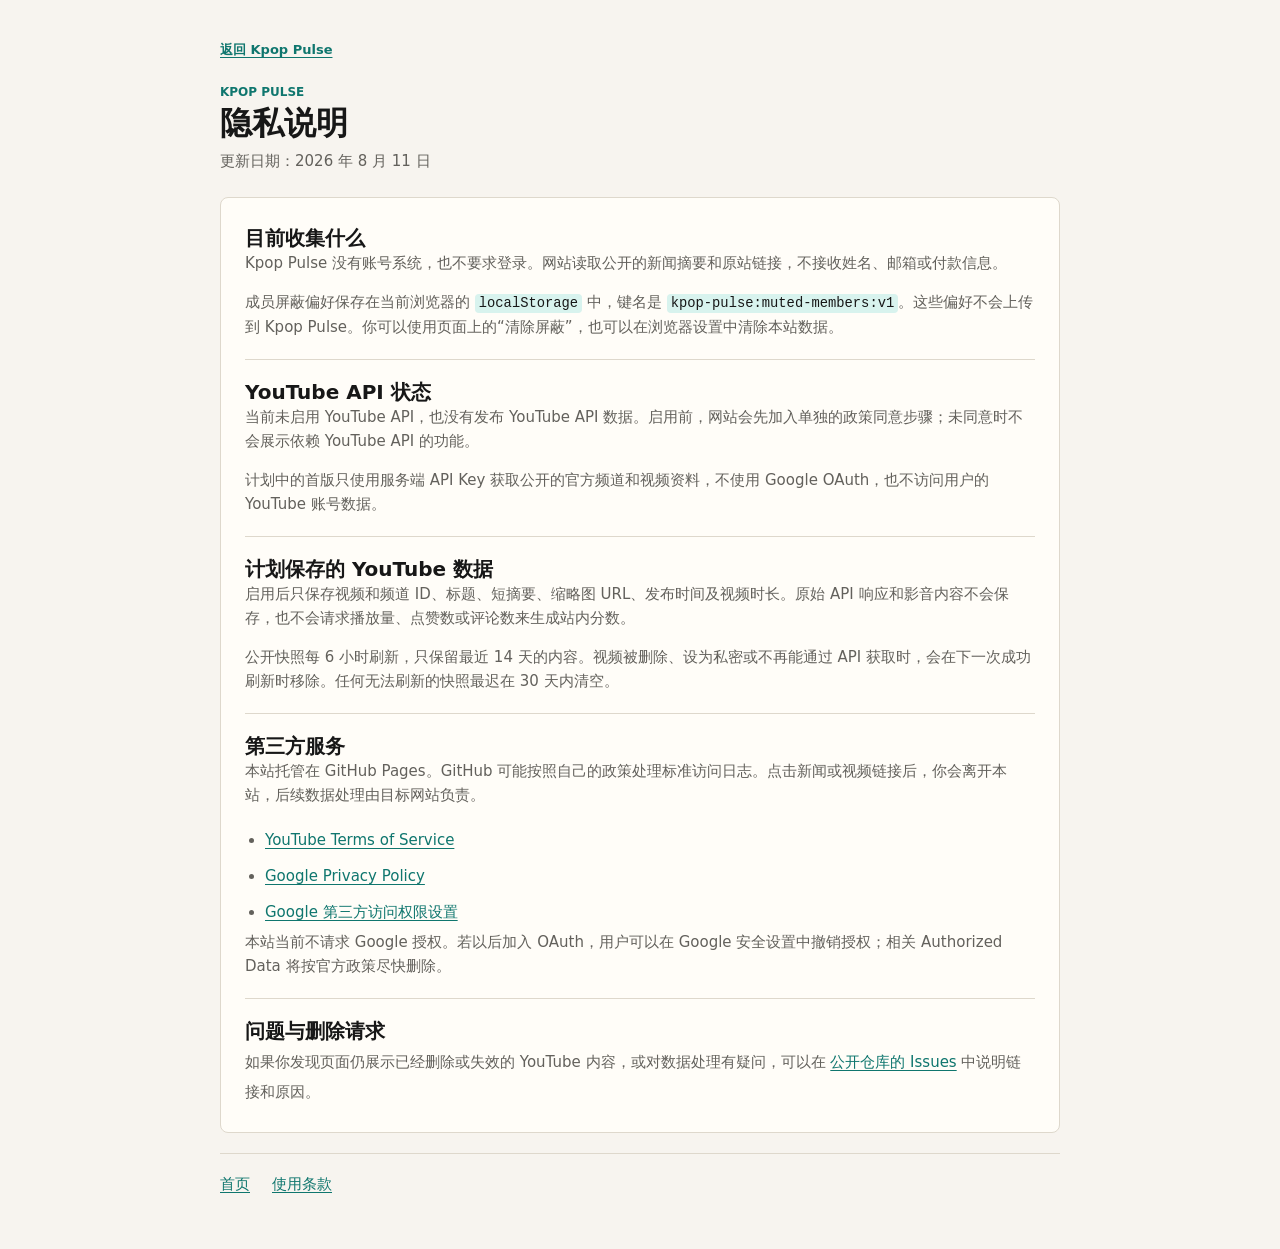
==== privacy.html @ c3a47cd6 "chore: publish 8f673f2bb14e12e8ba56eba75f3bfc64526bcd1c" ====
<!doctype html>
<html lang="zh-CN">
  <head>
    <meta charset="utf-8" />
    <meta name="viewport" content="width=device-width, initial-scale=1" />
    <meta name="description" content="Kpop Pulse 隐私说明与 YouTube API 数据使用计划。" />
    <meta
      http-equiv="Content-Security-Policy"
      content="default-src 'self'; script-src 'none'; style-src 'self'; img-src 'self' https: data:; connect-src 'none'; frame-ancestors 'none'; base-uri 'self'; form-action 'none'"
    />
    <title>隐私说明 · Kpop Pulse</title>
    <link rel="stylesheet" href="./src/styles.css?v=20260811a" />
  </head>
  <body>
    <div class="legal-shell">
      <header class="legal-header">
        <a class="legal-back-link" href="./index.html">返回 Kpop Pulse</a>
        <p class="eyebrow">Kpop Pulse</p>
        <h1>隐私说明</h1>
        <p class="lede">更新日期：2026 年 8 月 11 日</p>
      </header>

      <main class="legal-content">
        <section>
          <h2>目前收集什么</h2>
          <p>Kpop Pulse 没有账号系统，也不要求登录。网站读取公开的新闻摘要和原站链接，不接收姓名、邮箱或付款信息。</p>
          <p>成员屏蔽偏好保存在当前浏览器的 <code>localStorage</code> 中，键名是 <code>kpop-pulse:muted-members:v1</code>。这些偏好不会上传到 Kpop Pulse。你可以使用页面上的“清除屏蔽”，也可以在浏览器设置中清除本站数据。</p>
        </section>

        <section>
          <h2>YouTube API 状态</h2>
          <p>当前未启用 YouTube API，也没有发布 YouTube API 数据。启用前，网站会先加入单独的政策同意步骤；未同意时不会展示依赖 YouTube API 的功能。</p>
          <p>计划中的首版只使用服务端 API Key 获取公开的官方频道和视频资料，不使用 Google OAuth，也不访问用户的 YouTube 账号数据。</p>
        </section>

        <section>
          <h2>计划保存的 YouTube 数据</h2>
          <p>启用后只保存视频和频道 ID、标题、短摘要、缩略图 URL、发布时间及视频时长。原始 API 响应和影音内容不会保存，也不会请求播放量、点赞数或评论数来生成站内分数。</p>
          <p>公开快照每 6 小时刷新，只保留最近 14 天的内容。视频被删除、设为私密或不再能通过 API 获取时，会在下一次成功刷新时移除。任何无法刷新的快照最迟在 30 天内清空。</p>
        </section>

        <section>
          <h2>第三方服务</h2>
          <p>本站托管在 GitHub Pages。GitHub 可能按照自己的政策处理标准访问日志。点击新闻或视频链接后，你会离开本站，后续数据处理由目标网站负责。</p>
          <ul class="legal-link-list">
            <li><a href="https://www.youtube.com/t/terms" target="_blank" rel="noreferrer">YouTube Terms of Service</a></li>
            <li><a href="https://policies.google.com/privacy" target="_blank" rel="noreferrer">Google Privacy Policy</a></li>
            <li><a href="https://security.google.com/settings/security/permissions" target="_blank" rel="noreferrer">Google 第三方访问权限设置</a></li>
          </ul>
          <p>本站当前不请求 Google 授权。若以后加入 OAuth，用户可以在 Google 安全设置中撤销授权；相关 Authorized Data 将按官方政策尽快删除。</p>
        </section>

        <section>
          <h2>问题与删除请求</h2>
          <p>如果你发现页面仍展示已经删除或失效的 YouTube 内容，或对数据处理有疑问，可以在 <a href="https://github.com/winterinabluu/kpop-pulse-site/issues" target="_blank" rel="noreferrer">公开仓库的 Issues</a> 中说明链接和原因。</p>
        </section>
      </main>

      <footer class="legal-footer">
        <a href="./index.html">首页</a>
        <a href="./terms.html">使用条款</a>
      </footer>
    </div>
  </body>
</html>
---- src/styles.css ----
:root {
  color-scheme: light;
  --canvas: #f7f4ef;
  --surface: #fffdf8;
  --surface-raised: #ffffff;
  --ink: #171717;
  --ink-muted: #63615c;
  --ink-faint: #706d66;
  --line: #ded8cc;
  --primary: #0f766e;
  --primary-soft: #d8f3ee;
  --accent: #b45309;
  --accent-soft: #fdecc8;
  --danger: #b91c1c;
  --success: #15803d;
  --youtube: #cc0000;
  --news: #1d4ed8;
  --curated: #7c3aed;
  --shadow-soft: 0 12px 30px rgba(23, 23, 23, 0.08);
  --shadow-focus: 0 0 0 3px rgba(15, 118, 110, 0.24);
  font-family: Inter, ui-sans-serif, system-ui, -apple-system, BlinkMacSystemFont, "Segoe UI", sans-serif;
}

* {
  box-sizing: border-box;
}

body {
  margin: 0;
  background: var(--canvas);
  color: var(--ink);
  font-size: 15px;
  line-height: 1.6;
}

button,
input,
select {
  font: inherit;
}

button,
a {
  -webkit-tap-highlight-color: transparent;
}

a {
  color: inherit;
  text-decoration: none;
}

a:focus-visible,
button:focus-visible,
input:focus-visible,
select:focus-visible {
  outline: 2px solid var(--primary);
  outline-offset: 2px;
  box-shadow: var(--shadow-focus);
}

#app {
  width: min(1280px, 100%);
  margin: 0 auto;
  padding: 28px 20px 48px;
}

.app-header {
  display: flex;
  align-items: flex-end;
  justify-content: space-between;
  gap: 24px;
  padding: 20px 0 24px;
}

.eyebrow {
  margin: 0 0 6px;
  color: var(--primary);
  font-size: 12px;
  font-weight: 750;
  line-height: 1.35;
  text-transform: uppercase;
}

h1,
h2,
h3,
p {
  margin-top: 0;
}

h1 {
  margin-bottom: 8px;
  font-size: clamp(26px, 5vw, 32px);
  font-weight: 750;
  line-height: 1.08;
  letter-spacing: 0;
}

h2 {
  margin-bottom: 0;
  font-size: 20px;
  line-height: 1.25;
  letter-spacing: 0;
}

h3 {
  margin-bottom: 8px;
  font-size: 16px;
  line-height: 1.35;
  letter-spacing: 0;
}

.lede {
  max-width: 680px;
  margin-bottom: 0;
  color: var(--ink-muted);
}

.freshness,
.status-banner,
.summary-card,
.toolbar,
.content-card {
  border: 1px solid var(--line);
  background: var(--surface);
  border-radius: 8px;
}

.freshness {
  min-width: 220px;
  padding: 10px 12px;
  color: var(--ink-muted);
  font-size: 13px;
  font-weight: 650;
  text-align: right;
}

.toolbar {
  padding: 16px;
}

.toolbar-row {
  display: grid;
  grid-template-columns: auto minmax(180px, 1fr) minmax(140px, 180px);
  align-items: center;
  gap: 10px;
}

.advanced-filter-toggle {
  display: none;
  width: 100%;
  min-height: 40px;
  margin-top: 12px;
  border: 1px solid var(--line);
  border-radius: 8px;
  background: var(--surface-raised);
  color: var(--ink-muted);
  cursor: pointer;
  padding: 8px 12px;
  font-size: 13px;
  font-weight: 750;
  text-align: left;
}

.advanced-filter-toggle:hover,
.advanced-filter-toggle[aria-expanded="true"] {
  border-color: var(--primary);
  color: var(--primary);
}

.search-label,
.filter-title,
.summary-label,
.metric-label {
  color: var(--ink-faint);
  font-size: 12px;
  font-weight: 700;
}

input,
select {
  min-height: 40px;
  border: 1px solid var(--line);
  border-radius: 8px;
  background: var(--surface-raised);
  color: var(--ink);
}

input {
  width: 100%;
  padding: 8px 12px;
}

select {
  padding: 8px 10px;
}

.filter-group {
  display: grid;
  grid-template-columns: 58px 1fr;
  gap: 10px;
  margin-top: 14px;
}

.member-filter-panel {
  min-width: 0;
}

.member-mode-row {
  display: flex;
  align-items: center;
  flex-wrap: wrap;
  gap: 8px;
  margin-bottom: 8px;
}

.mode-switch {
  display: inline-flex;
}

.mode-button {
  min-height: 36px;
  border: 1px solid var(--line);
  background: var(--surface-raised);
  color: var(--ink-muted);
  cursor: pointer;
  padding: 6px 10px;
  font-size: 13px;
  font-weight: 700;
}

.mode-button:first-child {
  border-radius: 8px 0 0 8px;
}

.mode-button:last-child {
  margin-left: -1px;
  border-radius: 0 8px 8px 0;
}

.mode-button:hover,
.mode-button[aria-pressed="true"] {
  position: relative;
  border-color: var(--primary);
  color: var(--primary);
}

#member-mode-mute[aria-pressed="true"] {
  border-color: var(--danger);
  color: var(--danger);
}

.filter-note {
  color: var(--ink-muted);
  font-size: 12px;
  font-weight: 650;
}

.compact-button {
  min-height: 36px;
  padding: 5px 10px;
}

.chip-row {
  display: flex;
  flex-wrap: wrap;
  gap: 8px;
}

.chip {
  min-height: 36px;
  border: 1px solid var(--line);
  border-radius: 8px;
  background: var(--surface-raised);
  color: var(--ink-muted);
  cursor: pointer;
  padding: 6px 10px;
  font-size: 13px;
  font-weight: 700;
}

.chip:hover {
  border-color: var(--primary);
  color: var(--primary);
}

.chip[aria-pressed="true"] {
  border-color: rgba(15, 118, 110, 0.35);
  background: var(--primary-soft);
  color: var(--primary);
}

.chip.is-muted,
.member-filter-panel.is-mute-mode .chip[aria-pressed="true"] {
  border-color: var(--danger);
  background: var(--surface-raised);
  color: var(--danger);
}

.member-filter-panel.is-mute-mode .chip:hover {
  border-color: var(--danger);
  color: var(--danger);
}

.summary-grid {
  display: grid;
  grid-template-columns: repeat(3, minmax(0, 1fr));
  gap: 12px;
  margin-top: 16px;
}

.summary-card {
  padding: 14px 16px;
}

.summary-card strong {
  display: block;
  margin-top: 4px;
  color: var(--ink);
  font-size: 24px;
  line-height: 1.2;
}

.status-banner {
  display: none;
  margin-top: 16px;
  padding: 12px 14px;
  color: var(--ink-muted);
  font-size: 13px;
  font-weight: 600;
}

.status-banner.is-visible {
  display: block;
}

.status-banner.is-warning {
  border-color: #edc268;
  background: var(--accent-soft);
  color: #73450d;
}

.status-banner.is-info {
  border-color: #9ecfc8;
  background: var(--primary-soft);
  color: #145f59;
}

.feed-section {
  margin-top: 24px;
}

.section-heading {
  display: flex;
  align-items: flex-end;
  justify-content: space-between;
  gap: 16px;
  margin-bottom: 12px;
}

.ghost-button {
  min-height: 36px;
  border: 1px solid var(--line);
  border-radius: 8px;
  background: var(--surface);
  color: var(--ink-muted);
  cursor: pointer;
  padding: 7px 12px;
  font-size: 13px;
  font-weight: 700;
}

.ghost-button:hover {
  border-color: var(--primary);
  color: var(--primary);
}

.feed {
  display: grid;
  grid-template-columns: repeat(2, minmax(0, 1fr));
  gap: 14px;
}

.load-more-button {
  display: block;
  min-height: 40px;
  margin: 16px auto 0;
  border: 1px solid var(--line);
  border-radius: 8px;
  background: var(--surface);
  color: var(--primary);
  cursor: pointer;
  padding: 8px 16px;
  font-size: 13px;
  font-weight: 750;
}

.load-more-button:hover {
  border-color: var(--primary);
  background: var(--primary-soft);
}

.load-more-button[hidden] {
  display: none;
}

.content-card {
  display: grid;
  grid-template-columns: 168px minmax(0, 1fr);
  gap: 14px;
  padding: 12px;
  transition: border-color 160ms ease, box-shadow 160ms ease, transform 160ms ease;
}

.content-card:hover {
  border-color: rgba(15, 118, 110, 0.42);
  box-shadow: var(--shadow-soft);
  transform: translateY(-1px);
}

.content-card.is-low-confidence {
  background: rgba(255, 253, 248, 0.62);
}

.content-card.is-low-confidence .card-title,
.content-card.is-low-confidence .cover-title {
  color: #3f3d39;
}

.content-card.is-low-confidence .thumb {
  opacity: 0.86;
}

.thumb {
  position: relative;
  overflow: hidden;
  align-self: start;
  aspect-ratio: 16 / 9;
  border-radius: 7px;
  background: #ece7dd;
}

.thumb img {
  width: 100%;
  height: 100%;
  display: block;
  object-fit: cover;
}

.cover-link {
  display: block;
  width: 100%;
  height: 100%;
}

.cover-link:focus-visible {
  outline-width: 3px;
  outline-offset: -3px;
}

.generated-cover {
  display: flex;
  height: 100%;
  min-height: 0;
  flex-direction: column;
  justify-content: space-between;
  padding: 16px;
  background:
    linear-gradient(135deg, rgba(255, 255, 255, 0.88), rgba(255, 255, 255, 0.24)),
    #eee8dc;
}

.generated-cover-youtube {
  background:
    linear-gradient(135deg, rgba(255, 255, 255, 0.9), rgba(255, 234, 234, 0.45)),
    #f2d7d7;
}

.generated-cover-news {
  background:
    linear-gradient(135deg, rgba(255, 255, 255, 0.9), rgba(230, 238, 255, 0.5)),
    #dfe8f7;
}

.generated-cover-bilibili,
.generated-cover-xiaohongshu {
  background:
    linear-gradient(135deg, rgba(255, 255, 255, 0.9), rgba(243, 232, 255, 0.5)),
    #eadffc;
}

.cover-source,
.cover-subject {
  color: rgba(23, 23, 23, 0.62);
  font-size: 12px;
  font-weight: 800;
  line-height: 1.25;
}

.cover-title {
  display: -webkit-box;
  overflow: hidden;
  color: var(--ink);
  font-size: 18px;
  font-weight: 800;
  line-height: 1.18;
  -webkit-box-orient: vertical;
  -webkit-line-clamp: 3;
}

.cover-subject {
  align-self: flex-start;
  border-radius: 999px;
  background: rgba(255, 255, 255, 0.62);
  padding: 4px 8px;
}

.platform-pill {
  position: absolute;
  left: 8px;
  top: 8px;
  border-radius: 999px;
  background: rgba(255, 255, 255, 0.92);
  color: var(--ink);
  padding: 3px 8px;
  font-size: 11px;
  font-weight: 800;
}

.platform-youtube {
  color: var(--youtube);
}

.platform-news {
  color: var(--news);
}

.platform-curated,
.platform-xiaohongshu,
.platform-bilibili {
  color: var(--curated);
}

.card-body {
  min-width: 0;
}

.card-title {
  display: -webkit-box;
  overflow: hidden;
  margin: 0 0 8px;
  font-size: 16px;
  font-weight: 750;
  line-height: 1.35;
  -webkit-box-orient: vertical;
  -webkit-line-clamp: 2;
}

.title-link:hover {
  color: var(--primary);
}

.title-link {
  display: inline-block;
  min-height: 36px;
}

.card-meta {
  display: flex;
  flex-wrap: wrap;
  gap: 8px;
  margin-bottom: 10px;
  color: var(--ink-muted);
  font-size: 13px;
  font-weight: 600;
}

.metrics {
  display: grid;
  grid-template-columns: repeat(auto-fit, minmax(100px, 1fr));
  gap: 8px;
  margin: 10px 0;
}

.metric {
  min-height: 52px;
  border: 1px solid var(--line);
  border-radius: 8px;
  padding: 7px 8px;
}

.metric strong {
  display: block;
  overflow: hidden;
  color: var(--ink);
  font-size: 14px;
  line-height: 1.25;
  text-overflow: ellipsis;
  white-space: nowrap;
}

.tag-row {
  display: flex;
  flex-wrap: wrap;
  gap: 6px;
}

.tag {
  border-radius: 999px;
  background: #eee8dc;
  color: var(--ink-muted);
  padding: 3px 8px;
  font-size: 12px;
  font-weight: 700;
}

.tag-confidence {
  background: var(--primary-soft);
  color: var(--primary);
}

.tag-low-confidence {
  background: #f4e5c8;
  color: #7c541b;
}

.card-actions {
  display: flex;
  gap: 8px;
  margin-top: 12px;
}

.explain-button {
  min-height: 36px;
  border: 1px solid var(--line);
  border-radius: 8px;
  background: var(--surface-raised);
  color: var(--ink-muted);
  cursor: pointer;
  padding: 6px 10px;
  font-size: 13px;
  font-weight: 750;
}

.explain-button:hover,
.explain-button[aria-expanded="true"] {
  border-color: rgba(15, 118, 110, 0.35);
  background: var(--primary-soft);
  color: var(--primary);
}

.explain-panel {
  margin-top: 12px;
  border-top: 1px solid var(--line);
  padding-top: 12px;
}

.reason-list {
  margin: 0;
  padding-left: 18px;
  color: var(--ink-muted);
  font-size: 13px;
  line-height: 1.45;
}

.reason-list li + li {
  margin-top: 4px;
}

.empty-state {
  border: 1px dashed var(--line);
  border-radius: 8px;
  background: rgba(255, 253, 248, 0.72);
  padding: 32px;
  color: var(--ink-muted);
  text-align: center;
}

.app-footer {
  margin-top: 32px;
  border-top: 1px solid var(--line);
  padding-top: 16px;
  color: var(--ink-muted);
  font-size: 12px;
}

.app-footer p {
  margin-bottom: 8px;
}

.footer-links,
.legal-footer {
  display: flex;
  flex-wrap: wrap;
  gap: 8px 16px;
}

.footer-links a,
.legal-footer a,
.legal-back-link,
.legal-content a {
  display: inline-flex;
  min-width: 36px;
  min-height: 36px;
  align-items: center;
  color: var(--primary);
  text-decoration: underline;
  text-underline-offset: 3px;
}

.legal-shell {
  width: min(880px, 100%);
  margin: 0 auto;
  padding: 32px 20px 48px;
}

.legal-header {
  margin-bottom: 24px;
}

.legal-back-link {
  margin-bottom: 16px;
  font-size: 13px;
  font-weight: 700;
}

.legal-content {
  border: 1px solid var(--line);
  border-radius: 8px;
  background: var(--surface);
  padding: 8px 24px;
}

.legal-content section {
  padding: 20px 0;
}

.legal-content section + section {
  border-top: 1px solid var(--line);
}

.legal-content p,
.legal-content li {
  color: var(--ink-muted);
}

.legal-content p:last-child,
.legal-content ul:last-child {
  margin-bottom: 0;
}

.legal-content code {
  border-radius: 4px;
  background: var(--primary-soft);
  color: var(--ink);
  padding: 2px 4px;
  font-size: 0.92em;
}

.legal-link-list {
  margin: 0;
  padding-left: 20px;
}

.legal-footer {
  margin-top: 20px;
  border-top: 1px solid var(--line);
  padding-top: 12px;
}

@media (max-width: 960px) {
  .app-header {
    align-items: flex-start;
    flex-direction: column;
  }

  .freshness {
    width: 100%;
    text-align: left;
  }

  .feed {
    grid-template-columns: 1fr;
  }
}

@media (max-width: 720px) {
  #app {
    padding: 20px 14px 36px;
  }

  .legal-shell {
    padding: 20px 14px 36px;
  }

  .legal-content {
    padding: 4px 16px;
  }

  .toolbar-row {
    grid-template-columns: 1fr;
  }

  .advanced-filter-toggle {
    display: block;
  }

  .advanced-filters.is-collapsed {
    display: none;
  }

  .filter-group {
    grid-template-columns: 1fr;
  }

  .chip-row {
    flex-wrap: nowrap;
    overflow-x: auto;
    padding-bottom: 4px;
  }

  .chip {
    flex: 0 0 auto;
  }

  .summary-grid {
    grid-template-columns: repeat(3, minmax(0, 1fr));
    gap: 6px;
    margin-top: 10px;
  }

  .summary-card {
    min-width: 0;
    padding: 10px 8px;
    text-align: center;
  }

  .summary-card strong {
    margin-top: 2px;
    font-size: 18px;
  }

  .summary-label {
    font-size: 11px;
  }

  .section-heading {
    align-items: flex-start;
    flex-direction: column;
  }

  .content-card {
    grid-template-columns: 1fr;
  }

}

@media (prefers-reduced-motion: reduce) {
  *,
  *::before,
  *::after {
    scroll-behavior: auto !important;
    transition-duration: 0.01ms !important;
  }
}
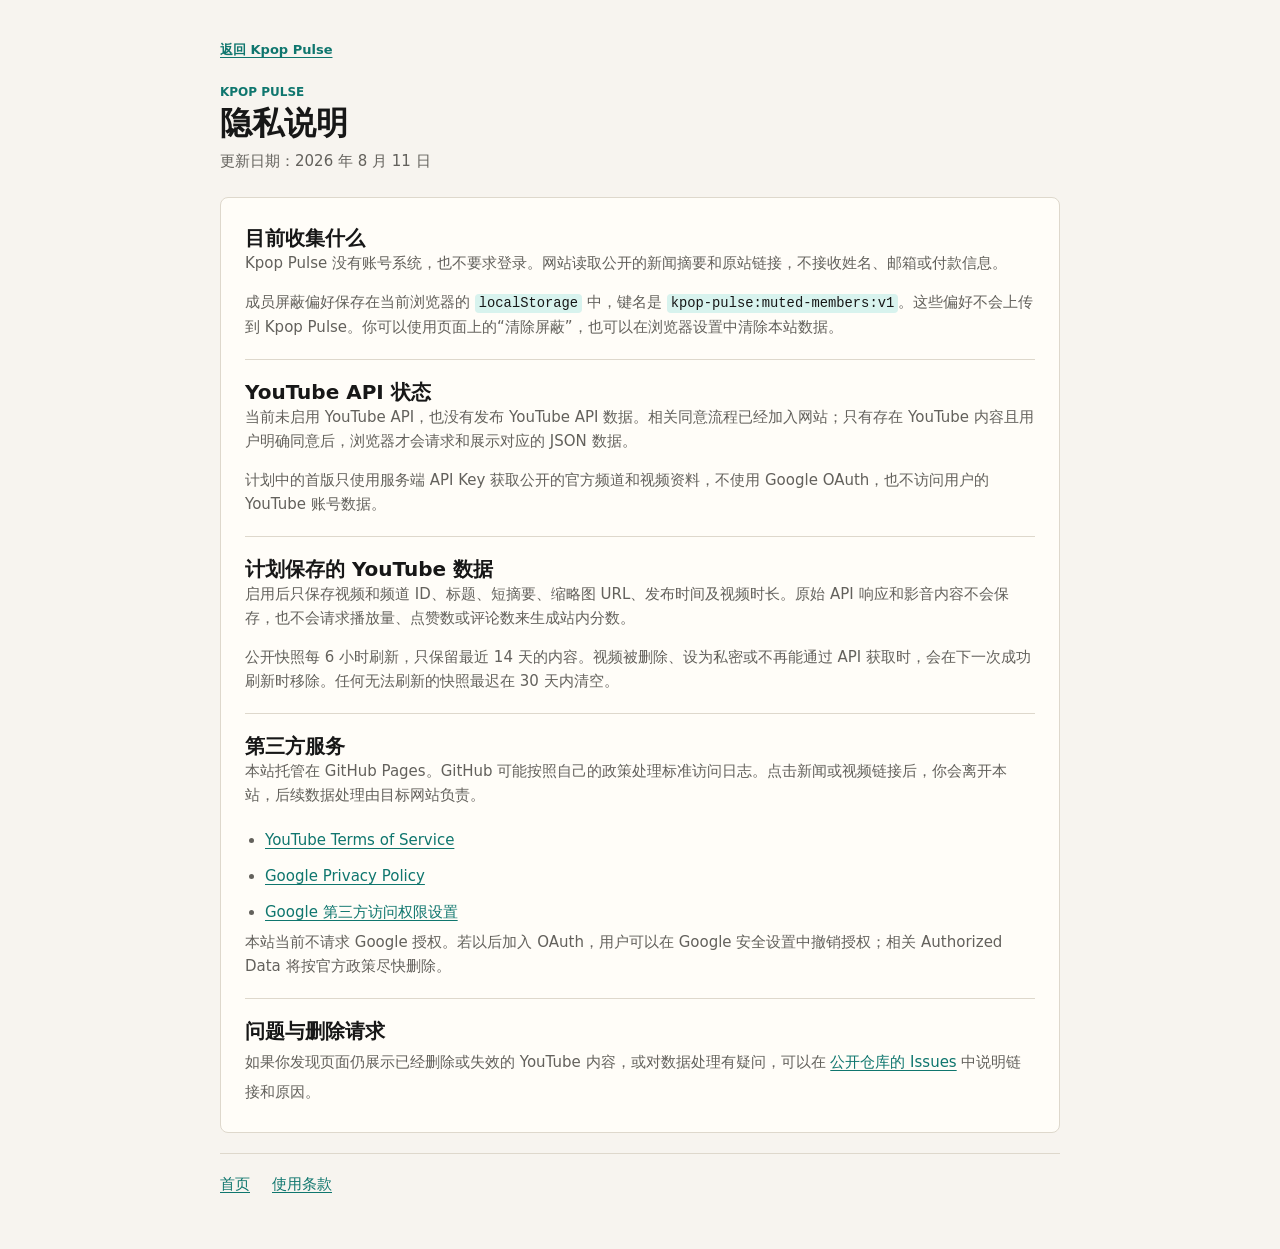
==== commit 5a06351e: "chore: publish 354206e5254f9c6ca816c1539df396dc77c382f5" ====
--- a/privacy.html
+++ b/privacy.html
@@ -9,7 +9,7 @@
       content="default-src 'self'; script-src 'none'; style-src 'self'; img-src 'self' https: data:; connect-src 'none'; frame-ancestors 'none'; base-uri 'self'; form-action 'none'"
     />
     <title>隐私说明 · Kpop Pulse</title>
-    <link rel="stylesheet" href="./src/styles.css?v=20260811a" />
+    <link rel="stylesheet" href="./src/styles.css?v=20260812a" />
   </head>
   <body>
     <div class="legal-shell">
@@ -29,7 +29,7 @@
 
         <section>
           <h2>YouTube API 状态</h2>
-          <p>当前未启用 YouTube API，也没有发布 YouTube API 数据。启用前，网站会先加入单独的政策同意步骤；未同意时不会展示依赖 YouTube API 的功能。</p>
+          <p>当前未启用 YouTube API，也没有发布 YouTube API 数据。相关同意流程已经加入网站；只有存在 YouTube 内容且用户明确同意后，浏览器才会请求和展示对应的 JSON 数据。</p>
           <p>计划中的首版只使用服务端 API Key 获取公开的官方频道和视频资料，不使用 Google OAuth，也不访问用户的 YouTube 账号数据。</p>
         </section>
 
--- a/src/styles.css
+++ b/src/styles.css
@@ -346,6 +346,66 @@
   color: #145f59;
 }
 
+.youtube-consent {
+  display: grid;
+  gap: 12px;
+  margin-top: 16px;
+  border: 1px solid #9ecfc8;
+  border-radius: 8px;
+  background: var(--primary-soft);
+  padding: 16px;
+}
+
+.youtube-consent[hidden] {
+  display: none;
+}
+
+.youtube-consent p {
+  margin-bottom: 0;
+  color: var(--ink-muted);
+}
+
+.consent-check {
+  display: flex;
+  min-height: 40px;
+  align-items: flex-start;
+  gap: 10px;
+  cursor: pointer;
+}
+
+.consent-check input {
+  width: 20px;
+  min-width: 20px;
+  min-height: 20px;
+  margin: 3px 0 0;
+  accent-color: var(--primary);
+}
+
+.consent-check a {
+  color: var(--primary);
+  text-decoration: underline;
+  text-underline-offset: 3px;
+}
+
+.consent-button {
+  min-height: 40px;
+  justify-self: start;
+  border: 1px solid var(--primary);
+  border-radius: 8px;
+  background: var(--primary);
+  color: var(--surface-raised);
+  cursor: pointer;
+  padding: 8px 14px;
+  font-weight: 750;
+}
+
+.consent-button:disabled {
+  border-color: var(--line);
+  background: var(--line);
+  color: var(--ink-muted);
+  cursor: not-allowed;
+}
+
 .feed-section {
   margin-top: 24px;
 }
@@ -708,6 +768,19 @@
   text-underline-offset: 3px;
 }
 
+.footer-button {
+  min-width: 36px;
+  min-height: 36px;
+  border: 0;
+  background: transparent;
+  color: var(--primary);
+  cursor: pointer;
+  padding: 0;
+  font-size: inherit;
+  text-decoration: underline;
+  text-underline-offset: 3px;
+}
+
 .legal-shell {
   width: min(880px, 100%);
   margin: 0 auto;
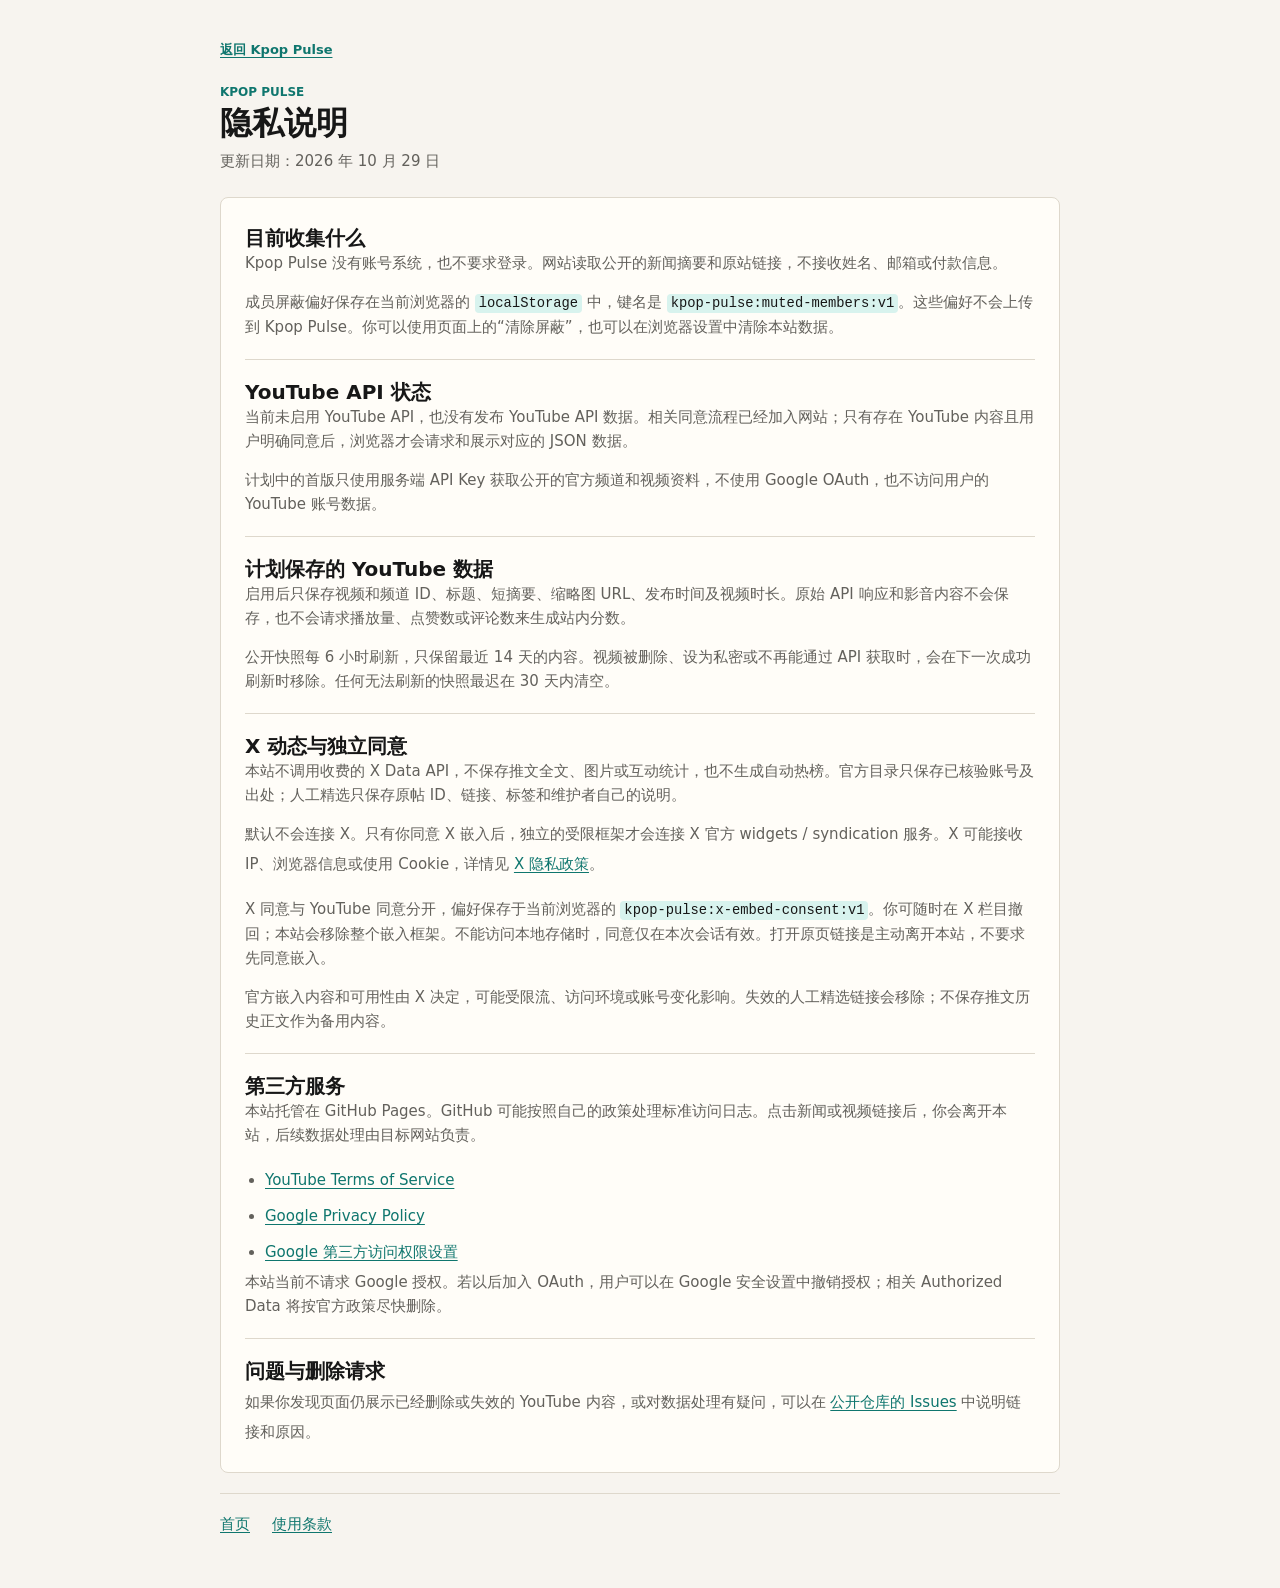
==== commit 440093f1: "chore: publish c7e497800ee8e0d5619c41ea6acc949831a62ca2" ====
--- a/privacy.html
+++ b/privacy.html
@@ -9,7 +9,7 @@
       content="default-src 'self'; script-src 'none'; style-src 'self'; img-src 'self' https: data:; connect-src 'none'; frame-ancestors 'none'; base-uri 'self'; form-action 'none'"
     />
     <title>隐私说明 · Kpop Pulse</title>
-    <link rel="stylesheet" href="./src/styles.css?v=20260812a" />
+    <link rel="stylesheet" href="./src/styles.css?v=20261029a" />
   </head>
   <body>
     <div class="legal-shell">
@@ -17,7 +17,7 @@
         <a class="legal-back-link" href="./index.html">返回 Kpop Pulse</a>
         <p class="eyebrow">Kpop Pulse</p>
         <h1>隐私说明</h1>
-        <p class="lede">更新日期：2026 年 8 月 11 日</p>
+        <p class="lede">更新日期：2026 年 10 月 29 日</p>
       </header>
 
       <main class="legal-content">
@@ -37,6 +37,14 @@
           <h2>计划保存的 YouTube 数据</h2>
           <p>启用后只保存视频和频道 ID、标题、短摘要、缩略图 URL、发布时间及视频时长。原始 API 响应和影音内容不会保存，也不会请求播放量、点赞数或评论数来生成站内分数。</p>
           <p>公开快照每 6 小时刷新，只保留最近 14 天的内容。视频被删除、设为私密或不再能通过 API 获取时，会在下一次成功刷新时移除。任何无法刷新的快照最迟在 30 天内清空。</p>
+        </section>
+
+        <section id="x-privacy">
+          <h2>X 动态与独立同意</h2>
+          <p>本站不调用收费的 X Data API，不保存推文全文、图片或互动统计，也不生成自动热榜。官方目录只保存已核验账号及出处；人工精选只保存原帖 ID、链接、标签和维护者自己的说明。</p>
+          <p>默认不会连接 X。只有你同意 X 嵌入后，独立的受限框架才会连接 X 官方 widgets / syndication 服务。X 可能接收 IP、浏览器信息或使用 Cookie，详情见 <a href="https://x.com/en/privacy" target="_blank" rel="noopener noreferrer">X 隐私政策</a>。</p>
+          <p>X 同意与 YouTube 同意分开，偏好保存于当前浏览器的 <code>kpop-pulse:x-embed-consent:v1</code>。你可随时在 X 栏目撤回；本站会移除整个嵌入框架。不能访问本地存储时，同意仅在本次会话有效。打开原页链接是主动离开本站，不要求先同意嵌入。</p>
+          <p>官方嵌入内容和可用性由 X 决定，可能受限流、访问环境或账号变化影响。失效的人工精选链接会移除；不保存推文历史正文作为备用内容。</p>
         </section>
 
         <section>
--- a/src/styles.css
+++ b/src/styles.css
@@ -736,6 +736,45 @@
   text-align: center;
 }
 
+.x-section {
+  margin-top: 32px;
+  padding: 24px;
+  border: 1px solid var(--line);
+  border-radius: 8px;
+  background: var(--surface);
+}
+.x-section[hidden], .x-section [hidden], #core-summary[hidden], #core-feed-section[hidden] { display: none; }
+.x-mode { color: var(--ink-muted); font-size: 12px; white-space: nowrap; }
+.x-note { margin: 8px 0; color: var(--ink-muted); font-size: 13px; line-height: 1.6; }
+.x-account-bar { display: flex; align-items: center; flex-wrap: wrap; gap: 12px; margin: 20px 0 8px; }
+.x-account-bar label { font-size: 13px; font-weight: 700; }
+.x-account-bar select {
+  flex: 1; min-width: 200px; max-width: 100%; min-height: 40px; padding: 8px 12px;
+  border: 1px solid var(--line); border-radius: 8px; background: var(--surface-raised); color: var(--ink);
+}
+.x-actions { display: flex; align-items: center; flex-wrap: wrap; gap: 12px; }
+.x-actions a { display: inline-flex; align-items: center; min-height: 36px; color: var(--primary); font-size: 13px; text-underline-offset: 3px; }
+.x-consent { margin-top: 16px; padding-top: 16px; border-top: 1px solid var(--line); }
+.x-consent .x-actions { margin-top: 12px; }
+.x-consent .consent-check a { display: inline-flex; align-items: center; min-height: 36px; }
+.x-filter-hint { padding: 12px; border-left: 3px solid var(--primary); background: var(--primary-soft); font-size: 13px; line-height: 1.6; }
+.x-status { margin: 16px 0 0; min-height: 22px; font-size: 13px; line-height: 1.6; color: var(--ink-muted); }
+.x-embed-frame { display: block; width: 100%; height: 500px; border: 0; margin-top: 16px; background: var(--surface-raised); }
+.x-wrapper { margin: 0; padding: 0; background: #ffffff; }
+.x-provider-frame { display: block; width: 100%; height: 460px; border: 0; }
+.x-manual { margin-top: 24px; padding-top: 20px; border-top: 1px solid var(--line); }
+.x-manual h3 { margin: 0; font-size: 16px; }
+.x-post-row { padding: 16px 0; border-bottom: 1px solid var(--line); }
+.x-post-row h4 { margin: 0; font-size: 15px; line-height: 1.6; overflow-wrap: anywhere; }
+@media (max-width: 720px) {
+  .x-section { padding: 16px; margin-top: 24px; }
+  .x-section .section-heading { align-items: flex-start; flex-direction: column; gap: 8px; }
+  .x-account-bar { display: grid; grid-template-columns: minmax(0, 1fr); gap: 8px; }
+  .x-account-bar select { min-width: 0; width: 100%; }
+  .x-consent .consent-check { font-size: 13px; line-height: 1.6; }
+  .x-embed-frame { height: 480px; }
+}
+
 .app-footer {
   margin-top: 32px;
   border-top: 1px solid var(--line);
